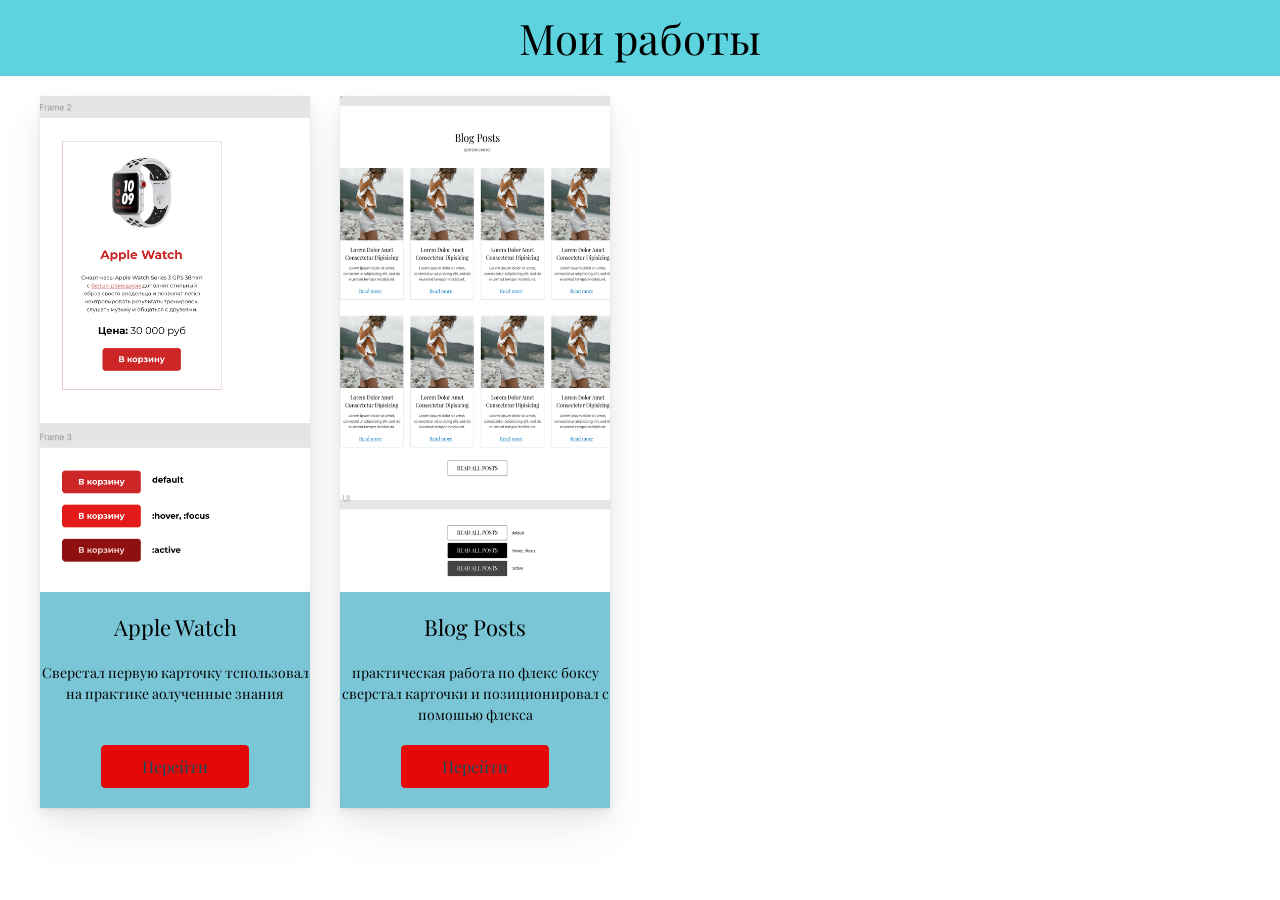
==== index.html @ 559cdd3d "мои работы" ====
<!doctype html>
<html lang="en">
	<head>
		<meta charset="UTF-8" />
		<meta name="viewport" content="width=device-width, initial-scale=1.0" />
		<title>Document</title>
		<link rel="stylesheet" href="./css/main.css" />
	</head>
	<body>
		<header class="header">
			<h1 class="title">Мои работы</h1>
		</header>
		<section class="cards">
			<div class="card">
				<div class="card-content">
					<img class="card-image" src="./img/appl-watch.png" alt="" />
					<h2 class="card-title">Apple Watch</h2>
					<p class="card-subtitle">
						Сверстал первую карточку тспользовал на практике аолученные знания
					</p>
				</div>
				<div class="card-button-wrapper">
					<a class="button" href="./appl-watch/index.html">Перейти</a>
				</div>
			</div>

			<div class="card">
				<div class="card-content">
					<img class="card-image" src="./img/blog-imag.png" alt="" />
					<h2 class="card-title">Blog Posts</h2>
					<p class="card-subtitle">
						практическая работа по флекс боксу сверстал карточки и
						позиционировал с помошью флекса
					</p>
				</div>
				<div class="card-button-wrapper">
					<a class="button" href="./prodact-cards/index.html">Перейти</a>
				</div>
			</div>
		</section>
	</body>
</html>
---- css/main.css ----
@import './reset.css';
@import url('https://fonts.googleapis.com/css2?family=Playfair+Display:ital,wght@0,400..900;1,400..900&display=swap');
body {
	font-family: 'Playfair Display', serif;
	text-align: center;
	color: #000;
}
.header {
	background: #5cd3de;
	margin-bottom: 20px;
}
.title {
		
	font-size: 42px;
	padding: 10px;
}
.cards {
	display: flex;
	gap: 30px;
	padding-bottom: 20px;
	width: 1200px;
	margin: 0 auto;
}
.card {
	display: flex;
	flex-direction: column;
	width: 270px;
	background: #7ac6d7;

	box-shadow:
		0 1px 2px rgba(0, 0, 0, 0.05),
		0 4px 8px rgba(0, 0, 0, 0.05),
		0 12px 24px rgba(0, 0, 0, 0.05),
		0 24px 48px rgba(0, 0, 0, 0.05);
	transition:
		transform 0.3s ease,
		box-shadow 0.3s ease;
}
.card:hover {
	transform: translateY(-8px);
	box-shadow:
		0 2px 4px rgba(0, 0, 0, 0.05),
		0 8px 16px rgba(0, 0, 0, 0.05),
		0 24px 48px rgba(0, 0, 0, 0.05),
		0 48px 96px rgba(0, 0, 0, 0.05);
}
.card-image {
	padding-bottom: 20px;
}
.card-title {
	font-size: 22px;
	padding-bottom: 20px;
}
.card-subtitle {
	font-weight: 400;
	font-size: 14px;
	line-height: 1.5;
	/* padding-bottom: 20px; */
}
.card-content {
	padding-bottom: 20px;
}
.card-button-wrapper {
	text-align: center;
	margin-top: auto;
	padding-bottom: 20px;
}
.button {
	display: inline-block;
	border: 1px solid #e40808;;
	padding: 10px 40px;
	border-radius: 4px;
	background: #e40808;
	color:#144d5d;
	transition:
		background-color 0.3s ease-in,
		color 0.3s ease-in,
		border 0.3s ease-in,
		box-shadow 0.3s ease-in;
}
.button:hover,
.button:focus {
	border:1px solid #000;
	background: #000;
	color: #ffffff;
}
.button:active {
	position: relative;
	top: 1px;
	background: #444;
	box-shadow: 0 -1px 2px rgba(0, 0, 0, 0.2);
	border: 1px solid #444;
}
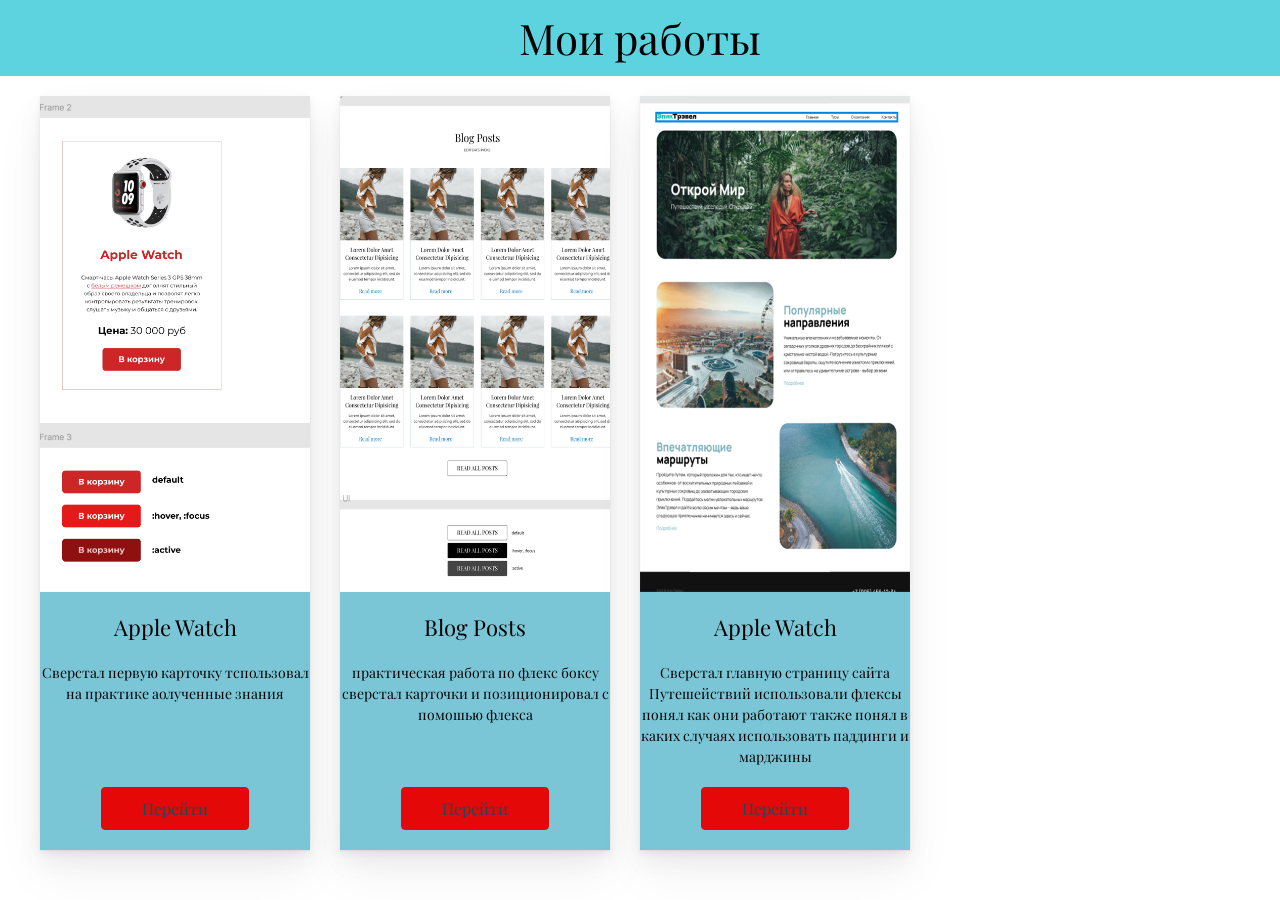
==== commit 19144bd9: "добавил сайт путешествий" ====
--- a/index.html
+++ b/index.html
@@ -37,6 +37,20 @@
 					<a class="button" href="./prodact-cards/index.html">Перейти</a>
 				</div>
 			</div>
+
+			<div class="card">
+				<div class="card-content">
+					<img class="card-image" src="./img/epick.png" alt="" />
+					<h2 class="card-title">Apple Watch</h2>
+					<p class="card-subtitle">
+						Сверстал главную страницу сайта Путешействий использовали флексы понял как они работают также понял в каких случаях использовать паддинги и марджины
+					</p>
+				</div>
+				<div class="card-button-wrapper">
+					<a class="button" href="./epick-travel/index.html">Перейти</a>
+				</div>
+			</div>
+
 		</section>
 	</body>
 </html>
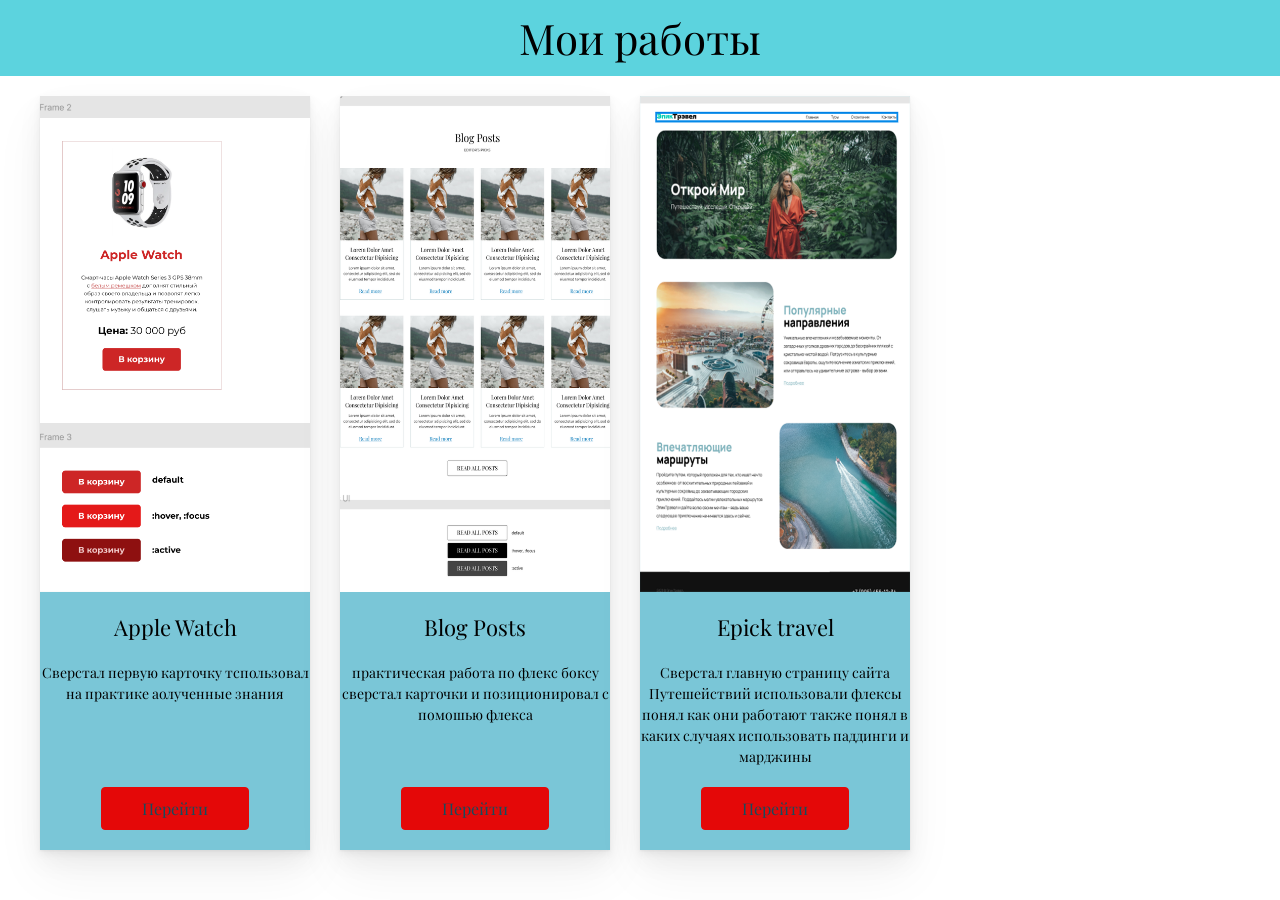
==== commit 79bdd6e7: "Change card title in index.html Updated card title from 'Apple Watch' to 'Epick travel'." ====
--- a/index.html
+++ b/index.html
@@ -41,7 +41,7 @@
 			<div class="card">
 				<div class="card-content">
 					<img class="card-image" src="./img/epick.png" alt="" />
-					<h2 class="card-title">Apple Watch</h2>
+					<h2 class="card-title">Epick travel</h2>
 					<p class="card-subtitle">
 						Сверстал главную страницу сайта Путешействий использовали флексы понял как они работают также понял в каких случаях использовать паддинги и марджины
 					</p>
